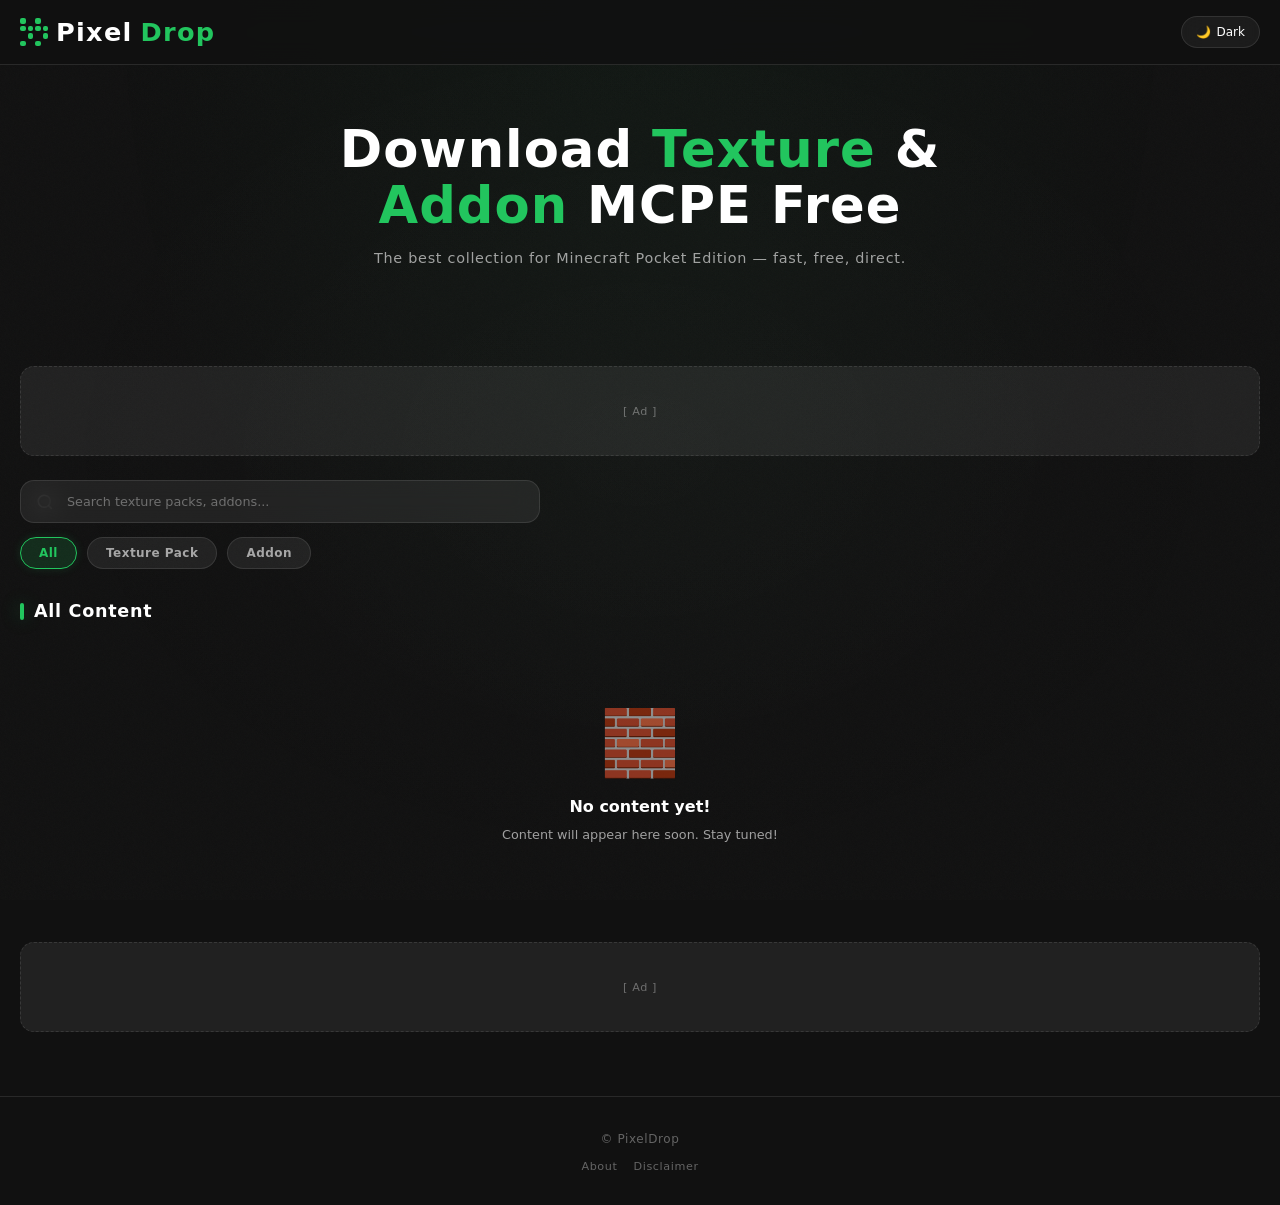
==== index.html @ 4feb3c09 "Remove fade-in effect from several sections" ====
<!DOCTYPE html>
<html lang="en" data-theme="dark">
<head>
  <meta charset="UTF-8" />
  <meta name="viewport" content="width=device-width, initial-scale=1.0" />
  <meta http-equiv="Content-Security-Policy"
    content="default-src 'self'; script-src 'self' 'unsafe-inline' https://cdnjs.cloudflare.com; style-src 'self' 'unsafe-inline'; img-src 'self' data: blob:; font-src 'self'; connect-src 'none'; object-src 'none'; base-uri 'self';" />
  <title>PixelDrop — Download Best MCPE Texture Packs & Addons</title>
  <meta name="description" content="Download Minecraft Pocket Edition (MCPE) texture packs and addons for free. Best collection, latest updates, direct MediaFire links." />
  <meta name="robots" content="index, follow" />
  <meta name="author" content="PixelDrop" />
  <link rel="canonical" href="https://musyaaa240-commits.github.io/pixeldrop/" />
  <meta property="og:type" content="website" />
  <meta property="og:title" content="PixelDrop — Download MCPE Texture Packs & Addons" />
  <meta property="og:description" content="Download MCPE texture packs and addons for free." />
  <meta property="og:image" content="https://musyaaa240-commits.github.io/pixeldrop/images/og-cover.jpg" />
  <meta property="og:url" content="https://musyaaa240-commits.github.io/pixeldrop/" />
  <meta property="og:site_name" content="PixelDrop" />
  <script type="application/ld+json">
  {"@context":"https://schema.org","@type":"WebSite","name":"PixelDrop","url":"https://musyaaa240-commits.github.io/pixeldrop/","description":"Download MCPE texture packs and addons for free."}
  </script>
  <link rel="icon" type="image/svg+xml" href="data:image/svg+xml,<svg xmlns='http://www.w3.org/2000/svg' viewBox='0 0 32 32'><rect width='32' height='32' rx='6' fill='%2322c55e'/><rect x='8' y='8' width='6' height='6' fill='%23fff'/><rect x='18' y='8' width='6' height='6' fill='%23fff'/><rect x='8' y='18' width='6' height='6' fill='%23fff'/><rect x='18' y='18' width='6' height='6' fill='%2316a34a'/></svg>" />
  <link rel="stylesheet" href="style.css" />
</head>
<body>
  <div aria-hidden="true" style="position:absolute;left:-9999px;top:-9999px;visibility:hidden;">
    <input type="text" name="website" tabindex="-1" autocomplete="off" />
  </div>

  <header>
    <div class="container">
      <div class="header-inner">
        <a href="index.html" class="logo" aria-label="PixelDrop Home">
          <div class="logo-pixel" aria-hidden="true">
            <div></div><div></div><div></div><div></div>
            <div></div><div></div><div></div><div></div>
            <div></div><div></div><div></div><div></div>
            <div></div><div></div><div></div><div></div>
          </div>
          Pixel<span class="accent">Drop</span>
        </a>
        <div class="header-actions">
          <button id="theme-toggle" aria-label="Toggle theme">
            <span id="theme-icon">🌙</span>
            <span id="theme-label">Dark</span>
          </button>
        </div>
      </div>
    </div>
  </header>

  <main>
    <div class="container">

      <!-- HERO — no fade-in so it always shows -->
      <section class="hero" aria-label="Hero">
        <h1 class="hero-title">
          Download <span class="accent">Texture</span> &<br />
          <span class="accent">Addon</span> MCPE Free
        </h1>
        <p class="hero-sub">The best collection for Minecraft Pocket Edition — fast, free, direct.</p>
      </section>

      <!-- AD SLOT TOP -->
      <div class="ad-slot" role="complementary">
        <!-- PASTE YOUR ADSTERRA CODE HERE -->
        <span>[ Ad ]</span>
      </div>

      <!-- MILESTONE BANNER -->
      <div class="milestone-banner" id="milestone-banner" style="display:none;" role="status" aria-live="polite">
        🎉 <strong>100+ Content Available!</strong> — PixelDrop keeps growing, thanks for the support!
      </div>

      <!-- SEARCH + FILTER — no fade-in so it always shows -->
      <section class="controls" aria-label="Filters and search">
        <div class="controls-top">
          <div class="search-wrapper">
            <svg xmlns="http://www.w3.org/2000/svg" fill="none" viewBox="0 0 24 24" stroke="currentColor" stroke-width="2"><circle cx="11" cy="11" r="8"/><path d="m21 21-4.35-4.35"/></svg>
            <input type="search" id="search-input" placeholder="Search texture packs, addons..." autocomplete="off" spellcheck="false" aria-label="Search content" />
          </div>
        </div>
        <div class="controls-bottom filter-bar" role="group" aria-label="Category filter">
          <button class="filter-btn active" data-cat="all"     aria-pressed="true">All</button>
          <button class="filter-btn"         data-cat="texture" aria-pressed="false">Texture Pack</button>
          <button class="filter-btn"         data-cat="addon"   aria-pressed="false">Addon</button>
        </div>
      </section>

      <!-- RECENTLY VIEWED -->
      <section id="recently-section" style="display:none;margin-bottom:40px;">
        <div class="section-header">
          <h2 class="section-title">Recently Viewed</h2>
          <button class="btn btn-ghost" id="clear-recent-btn" style="font-size:0.7rem;">Clear</button>
        </div>
        <div class="content-grid" id="recently-grid"></div>
      </section>

      <!-- BOOKMARKS -->
      <section id="bookmark-section" style="display:none;margin-bottom:40px;">
        <div class="section-header">
          <h2 class="section-title">📌 Saved</h2>
          <button class="btn btn-ghost" id="clear-bookmark-btn" style="font-size:0.7rem;">Clear All</button>
        </div>
        <div class="content-grid" id="bookmark-grid"></div>
      </section>

      <!-- RECOMMENDATIONS -->
      <section id="recommend-section" style="display:none;margin-bottom:40px;">
        <div class="section-header">
          <h2 class="section-title">✨ Recommended For You</h2>
        </div>
        <div class="content-grid" id="recommend-grid"></div>
      </section>

      <!-- MAIN GRID -->
      <section id="content-section" aria-label="Content list">
        <div class="section-header">
          <h2 class="section-title" id="results-title">All Content</h2>
          <span style="font-size:0.72rem;color:var(--text-muted);" id="results-count" aria-live="polite"></span>
        </div>
        <div class="content-grid" id="skeleton-grid" aria-hidden="true"></div>
        <div class="content-grid" id="main-grid" role="list"></div>
        <div id="empty-state" style="display:none;" role="status" aria-live="polite">
          <div class="empty-state">
            <span class="minecraft-char" aria-hidden="true">🧱</span>
            <h3>No content yet!</h3>
            <p>Content will appear here soon. Stay tuned!</p>
          </div>
        </div>
        <div class="load-more-wrapper" id="load-more-wrapper" style="display:none;">
          <button class="btn btn-secondary" id="load-more-btn">
            <svg width="16" height="16" fill="none" stroke="currentColor" stroke-width="2.5" viewBox="0 0 24 24"><path d="M19 9l-7 7-7-7"/></svg>
            Load More
          </button>
        </div>
      </section>

      <!-- AD SLOT BOTTOM -->
      <div class="ad-slot" role="complementary" style="margin-top:32px;">
        <!-- PASTE YOUR ADSTERRA CODE HERE -->
        <span>[ Ad ]</span>
      </div>

    </div>
  </main>

  <footer>
    <div class="container">
      <p>© PixelDrop</p>
      <div style="margin-top:10px;display:flex;gap:16px;justify-content:center;flex-wrap:wrap;">
        <a href="about.html" style="color:var(--text-muted);font-size:0.7rem;">About</a>
        <a href="disclaimer.html" style="color:var(--text-muted);font-size:0.7rem;">Disclaimer</a>
      </div>
    </div>
  </footer>

  <button class="back-to-top" id="back-to-top" aria-label="Back to top">
    <svg width="18" height="18" fill="none" stroke="currentColor" stroke-width="2.5" viewBox="0 0 24 24"><path d="M18 15l-6-6-6 6"/></svg>
  </button>

  <div class="toast-container" id="toast-container" aria-live="polite" aria-atomic="true"></div>

  <nav class="bottom-nav" aria-label="Bottom navigation">
    <div class="container">
      <div class="bottom-nav-inner">
        <a href="index.html" class="bottom-nav-btn active" aria-current="page">
          <svg fill="none" stroke="currentColor" stroke-width="2" viewBox="0 0 24 24"><path d="M3 12L12 3l9 9M4 10v10a1 1 0 001 1h4v-6h6v6h4a1 1 0 001-1V10"/></svg>
          Home
        </a>
        <button class="bottom-nav-btn" onclick="document.getElementById('search-input').focus()">
          <svg fill="none" stroke="currentColor" stroke-width="2" viewBox="0 0 24 24"><circle cx="11" cy="11" r="8"/><path d="m21 21-4.35-4.35"/></svg>
          Search
        </button>
        <button class="bottom-nav-btn" id="nav-bookmark-btn">
          <svg fill="none" stroke="currentColor" stroke-width="2" viewBox="0 0 24 24"><path d="M19 21l-7-5-7 5V5a2 2 0 012-2h10a2 2 0 012 2z"/></svg>
          Saved
        </button>
        <button class="bottom-nav-btn" id="nav-theme-btn">
          <svg fill="none" stroke="currentColor" stroke-width="2" viewBox="0 0 24 24"><circle cx="12" cy="12" r="5"/><path d="M12 1v2M12 21v2M4.22 4.22l1.42 1.42M18.36 18.36l1.42 1.42M1 12h2M21 12h2M4.22 19.78l1.42-1.42M18.36 5.64l1.42-1.42"/></svg>
          Theme
        </button>
      </div>
    </div>
  </nav>

  <script src="data.js"></script>
  <script src="app.js"></script>
</body>
</html>
---- style.css ----
/* =====================================================
   PixelDrop — style.css
   Complete Design System
   ===================================================== */

/* ── FONT: LEMON MILK (local) ──────────────────────── */
@font-face {
  font-family: 'LEMON MILK';
  src: url('fonts/LemonMilk.otf') format('opentype'),
       url('fonts/LemonMilk.woff2') format('woff2'),
       url('fonts/LemonMilk.woff') format('woff');
  font-weight: 400;
  font-style: normal;
  font-display: swap;
}
@font-face {
  font-family: 'LEMON MILK';
  src: url('fonts/LemonMilkBold.otf') format('opentype'),
       url('fonts/LemonMilkBold.woff2') format('woff2');
  font-weight: 700;
  font-style: normal;
  font-display: swap;
}
@font-face {
  font-family: 'LEMON MILK';
  src: url('fonts/LemonMilkLight.otf') format('opentype'),
       url('fonts/LemonMilkLight.woff2') format('woff2');
  font-weight: 300;
  font-style: normal;
  font-display: swap;
}

/* ── CSS CUSTOM PROPERTIES (THEME SYSTEM) ──────────── */
:root {
  /* Dark mode (default) */
  --bg:             #111111;
  --bg-card:        rgba(255, 255, 255, 0.05);
  --bg-card-hover:  rgba(255, 255, 255, 0.09);
  --bg-input:       rgba(255, 255, 255, 0.07);
  --border:         rgba(255, 255, 255, 0.10);
  --border-hover:   rgba(255, 255, 255, 0.25);
  --text-primary:   #ffffff;
  --text-secondary: rgba(255, 255, 255, 0.60);
  --text-muted:     rgba(255, 255, 255, 0.35);
  --accent:         #22c55e;
  --accent-dark:    #16a34a;
  --accent-glow:    0 0 18px rgba(34, 197, 94, 0.35);
  --accent-glow-lg: 0 0 32px rgba(34, 197, 94, 0.25);
  --shadow:         0 8px 32px rgba(0, 0, 0, 0.5);
  --shadow-card:    0 4px 24px rgba(0, 0, 0, 0.4);
  --radius:         14px;
  --radius-sm:      8px;
  --radius-lg:      20px;
  --transition:     0.25s cubic-bezier(0.4, 0, 0.2, 1);
  --font:           'LEMON MILK', 'Segoe UI', system-ui, sans-serif;
  --blur:           12px;
  --max-width:      1280px;
}

[data-theme="light"] {
  --bg:             #f0f0f0;
  --bg-card:        rgba(255, 255, 255, 0.75);
  --bg-card-hover:  rgba(255, 255, 255, 0.90);
  --bg-input:       rgba(255, 255, 255, 0.80);
  --border:         rgba(0, 0, 0, 0.10);
  --border-hover:   rgba(0, 0, 0, 0.25);
  --text-primary:   #111111;
  --text-secondary: rgba(0, 0, 0, 0.60);
  --text-muted:     rgba(0, 0, 0, 0.35);
  --bg-card:        rgba(255, 255, 255, 0.70);
  --shadow:         0 8px 32px rgba(0, 0, 0, 0.12);
  --shadow-card:    0 4px 24px rgba(0, 0, 0, 0.08);
}

/* ── RESET & BASE ───────────────────────────────────── */
*, *::before, *::after {
  box-sizing: border-box;
  margin: 0;
  padding: 0;
}

html {
  scroll-behavior: smooth;
  font-size: 16px;
}

body {
  font-family: var(--font);
  background-color: var(--bg);
  color: var(--text-primary);
  min-height: 100vh;
  overflow-x: hidden;
  position: relative;
  transition: background-color var(--transition), color var(--transition);
  /* Bottom padding for mobile nav bar */
  padding-bottom: 0;
}

/* ── BACKGROUND EFFECT (noise + radial gradient) ────── */
body::before {
  content: '';
  position: fixed;
  inset: 0;
  z-index: 0;
  pointer-events: none;
  background:
    radial-gradient(ellipse at 50% 0%, rgba(34,197,94,0.04) 0%, transparent 60%),
    radial-gradient(ellipse at 50% 50%, rgba(255,255,255,0.015) 0%, transparent 70%);
}

/* SVG noise texture overlay */
body::after {
  content: '';
  position: fixed;
  inset: 0;
  z-index: 0;
  pointer-events: none;
  opacity: 0.025;
  background-image: url("data:image/svg+xml,%3Csvg viewBox='0 0 256 256' xmlns='http://www.w3.org/2000/svg'%3E%3Cfilter id='noise'%3E%3CfeTurbulence type='fractalNoise' baseFrequency='0.9' numOctaves='4' stitchTiles='stitch'/%3E%3C/filter%3E%3Crect width='100%25' height='100%25' filter='url(%23noise)'/%3E%3C/svg%3E");
  background-size: 128px 128px;
}

/* Bring all real content above pseudo-elements */
header, main, footer, .bottom-nav,
.toast-container, .back-to-top, #theme-toggle {
  position: relative;
  z-index: 1;
}

/* ── CUSTOM SCROLLBAR ───────────────────────────────── */
::-webkit-scrollbar { width: 6px; height: 6px; }
::-webkit-scrollbar-track { background: transparent; }
::-webkit-scrollbar-thumb {
  background: var(--accent);
  border-radius: 99px;
  opacity: 0.6;
}
::-webkit-scrollbar-thumb:hover { background: var(--accent-dark); }

/* ── TYPOGRAPHY ─────────────────────────────────────── */
h1, h2, h3, h4, h5, h6 { font-weight: 700; line-height: 1.2; }
p { line-height: 1.7; }
a { color: var(--accent); text-decoration: none; }
a:hover { text-decoration: underline; }

/* ── CONTAINER ──────────────────────────────────────── */
.container {
  width: 100%;
  max-width: var(--max-width);
  margin: 0 auto;
  padding: 0 20px;
}

/* ── HEADER ─────────────────────────────────────────── */
header {
  position: sticky;
  top: 0;
  z-index: 100;
  background: rgba(17, 17, 17, 0.85);
  backdrop-filter: blur(var(--blur));
  -webkit-backdrop-filter: blur(var(--blur));
  border-bottom: 1px solid var(--border);
  padding: 16px 0;
  transition: background var(--transition);
}

[data-theme="light"] header {
  background: rgba(240, 240, 240, 0.85);
}

.header-inner {
  display: flex;
  align-items: center;
  justify-content: space-between;
  gap: 16px;
}

/* PixelDrop Logo */
.logo {
  font-size: clamp(1.2rem, 3vw, 1.6rem);
  font-weight: 700;
  color: var(--text-primary);
  text-decoration: none;
  letter-spacing: 0.05em;
  display: flex;
  align-items: center;
  gap: 8px;
  animation: logoEntrance 0.6s cubic-bezier(0.34,1.56,0.64,1) both;
}

.logo span.accent { color: var(--accent); }

.logo-pixel {
  width: 28px;
  height: 28px;
  display: grid;
  grid-template-columns: repeat(4, 1fr);
  gap: 2px;
  animation: logoFloat 3s ease-in-out infinite;
}

.logo-pixel div {
  border-radius: 2px;
  background: var(--accent);
  opacity: 0;
  animation: pixelPop 0.4s ease forwards;
}
.logo-pixel div:nth-child(1)  { animation-delay: 0.0s; }
.logo-pixel div:nth-child(2)  { animation-delay: 0.05s; background: transparent; }
.logo-pixel div:nth-child(3)  { animation-delay: 0.1s; }
.logo-pixel div:nth-child(4)  { animation-delay: 0.15s; background: transparent; }
.logo-pixel div:nth-child(5)  { animation-delay: 0.2s; }
.logo-pixel div:nth-child(6)  { animation-delay: 0.25s; }
.logo-pixel div:nth-child(7)  { animation-delay: 0.3s; }
.logo-pixel div:nth-child(8)  { animation-delay: 0.35s; }
.logo-pixel div:nth-child(9)  { animation-delay: 0.4s; background: transparent; }
.logo-pixel div:nth-child(10) { animation-delay: 0.45s; }
.logo-pixel div:nth-child(11) { animation-delay: 0.5s; background: transparent; }
.logo-pixel div:nth-child(12) { animation-delay: 0.55s; }
.logo-pixel div:nth-child(13) { animation-delay: 0.6s; }
.logo-pixel div:nth-child(14) { animation-delay: 0.65s; background: transparent; }
.logo-pixel div:nth-child(15) { animation-delay: 0.7s; }
.logo-pixel div:nth-child(16) { animation-delay: 0.75s; background: transparent; }

.header-actions { display: flex; align-items: center; gap: 12px; }

/* Theme toggle button */
#theme-toggle {
  background: var(--bg-card);
  border: 1px solid var(--border);
  border-radius: 99px;
  padding: 8px 14px;
  color: var(--text-primary);
  cursor: pointer;
  font-family: var(--font);
  font-size: 0.75rem;
  transition: all var(--transition);
  display: flex;
  align-items: center;
  gap: 6px;
  backdrop-filter: blur(var(--blur));
}
#theme-toggle:hover {
  border-color: var(--accent);
  box-shadow: var(--accent-glow);
}

/* ── FOOTER ─────────────────────────────────────────── */
footer {
  text-align: center;
  padding: 32px 20px;
  color: var(--text-muted);
  font-size: 0.75rem;
  border-top: 1px solid var(--border);
  margin-top: 64px;
  letter-spacing: 0.05em;
}

/* ── GLASSMORPHISM CARD ─────────────────────────────── */
.glass {
  background: var(--bg-card);
  backdrop-filter: blur(var(--blur));
  -webkit-backdrop-filter: blur(var(--blur));
  border: 1px solid var(--border);
  border-radius: var(--radius);
  transition: all var(--transition);
}

.glass:hover {
  background: var(--bg-card-hover);
  border-color: var(--border-hover);
  transform: translateY(-4px);
  box-shadow: var(--shadow-card), var(--accent-glow);
}

/* ── BUTTONS ────────────────────────────────────────── */
.btn {
  display: inline-flex;
  align-items: center;
  justify-content: center;
  gap: 8px;
  padding: 12px 24px;
  border-radius: var(--radius-sm);
  font-family: var(--font);
  font-size: 0.8rem;
  font-weight: 700;
  cursor: pointer;
  border: none;
  transition: all var(--transition);
  letter-spacing: 0.04em;
  text-decoration: none;
  white-space: nowrap;
  -webkit-tap-highlight-color: transparent;
}

.btn-primary {
  background: linear-gradient(135deg, var(--accent-dark), var(--accent));
  color: #fff;
  box-shadow: var(--accent-glow);
}
.btn-primary:hover {
  transform: translateY(-2px);
  box-shadow: var(--accent-glow-lg);
  filter: brightness(1.1);
  text-decoration: none;
  color: #fff;
}
.btn-primary:active { transform: translateY(0); }

.btn-secondary {
  background: var(--bg-card);
  color: var(--text-primary);
  border: 1px solid var(--border);
  backdrop-filter: blur(var(--blur));
}
.btn-secondary:hover {
  border-color: var(--accent);
  color: var(--accent);
  box-shadow: var(--accent-glow);
  text-decoration: none;
}

.btn-ghost {
  background: transparent;
  color: var(--text-secondary);
  padding: 8px 12px;
  border-radius: var(--radius-sm);
}
.btn-ghost:hover {
  background: var(--bg-card);
  color: var(--text-primary);
  text-decoration: none;
}

.btn-icon {
  padding: 10px;
  border-radius: var(--radius-sm);
}

/* ── BADGES ─────────────────────────────────────────── */
.badge {
  display: inline-flex;
  align-items: center;
  gap: 4px;
  padding: 3px 10px;
  border-radius: 99px;
  font-size: 0.65rem;
  font-weight: 700;
  letter-spacing: 0.06em;
  text-transform: uppercase;
}
.badge-new {
  background: rgba(34, 197, 94, 0.15);
  color: var(--accent);
  border: 1px solid rgba(34, 197, 94, 0.3);
  box-shadow: 0 0 8px rgba(34,197,94,0.2);
}
.badge-texture {
  background: rgba(99, 179, 237, 0.15);
  color: #63b3ed;
  border: 1px solid rgba(99, 179, 237, 0.3);
}
.badge-addon {
  background: rgba(246, 173, 85, 0.15);
  color: #f6ad55;
  border: 1px solid rgba(246, 173, 85, 0.3);
}
.badge-featured {
  background: rgba(34,197,94,0.12);
  color: var(--accent);
  border: 1px solid rgba(34,197,94,0.25);
}

/* ── TAGS ───────────────────────────────────────────── */
.tag {
  display: inline-flex;
  align-items: center;
  padding: 4px 12px;
  background: var(--bg-input);
  border: 1px solid var(--border);
  border-radius: 99px;
  font-size: 0.7rem;
  color: var(--text-secondary);
  cursor: pointer;
  transition: all var(--transition);
  white-space: nowrap;
}
.tag:hover, .tag.active {
  background: rgba(34, 197, 94, 0.12);
  border-color: rgba(34, 197, 94, 0.4);
  color: var(--accent);
}

/* ── SEARCH BAR ─────────────────────────────────────── */
.search-wrapper {
  position: relative;
  width: 100%;
  max-width: 520px;
}
.search-wrapper svg {
  position: absolute;
  left: 16px;
  top: 50%;
  transform: translateY(-50%);
  color: var(--text-muted);
  pointer-events: none;
  width: 18px;
  height: 18px;
}
#search-input {
  width: 100%;
  padding: 13px 16px 13px 46px;
  background: var(--bg-input);
  border: 1px solid var(--border);
  border-radius: var(--radius);
  color: var(--text-primary);
  font-family: var(--font);
  font-size: 0.8rem;
  outline: none;
  transition: all var(--transition);
  backdrop-filter: blur(var(--blur));
}
#search-input::placeholder { color: var(--text-muted); }
#search-input:focus {
  border-color: var(--accent);
  box-shadow: var(--accent-glow);
}

/* ── FILTER & SORT BAR ──────────────────────────────── */
.filter-bar {
  display: flex;
  flex-wrap: wrap;
  gap: 10px;
  align-items: center;
}

.filter-btn {
  padding: 8px 18px;
  border-radius: 99px;
  font-size: 0.75rem;
  font-weight: 700;
  cursor: pointer;
  border: 1px solid var(--border);
  background: var(--bg-input);
  color: var(--text-secondary);
  font-family: var(--font);
  transition: all var(--transition);
  letter-spacing: 0.04em;
  -webkit-tap-highlight-color: transparent;
}
.filter-btn:hover {
  border-color: var(--accent);
  color: var(--accent);
}
.filter-btn.active {
  background: rgba(34, 197, 94, 0.15);
  border-color: var(--accent);
  color: var(--accent);
  box-shadow: 0 0 10px rgba(34,197,94,0.15);
}

.select-styled {
  padding: 8px 14px;
  border-radius: var(--radius-sm);
  background: var(--bg-input);
  border: 1px solid var(--border);
  color: var(--text-primary);
  font-family: var(--font);
  font-size: 0.75rem;
  cursor: pointer;
  outline: none;
  transition: all var(--transition);
}
.select-styled:focus { border-color: var(--accent); }

/* ── CONTENT GRID ───────────────────────────────────── */
.content-grid {
  display: grid;
  grid-template-columns: repeat(auto-fill, minmax(260px, 1fr));
  gap: 20px;
}

/* ── CONTENT CARD ───────────────────────────────────── */
.content-card {
  cursor: pointer;
  overflow: hidden;
  text-decoration: none;
  color: var(--text-primary);
  display: block;
}
.content-card:hover { text-decoration: none; color: var(--text-primary); }

.card-thumb {
  position: relative;
  width: 100%;
  aspect-ratio: 16 / 9;
  overflow: hidden;
  border-radius: var(--radius) var(--radius) 0 0;
  background: var(--bg-input);
}
.card-thumb img {
  width: 100%;
  height: 100%;
  object-fit: cover;
  transition: transform 0.4s ease;
  display: block;
}
.content-card:hover .card-thumb img { transform: scale(1.06); }

.card-badges {
  position: absolute;
  top: 10px;
  left: 10px;
  display: flex;
  gap: 6px;
  flex-wrap: wrap;
}

.bookmark-btn {
  position: absolute;
  top: 10px;
  right: 10px;
  background: rgba(0,0,0,0.5);
  border: none;
  border-radius: var(--radius-sm);
  padding: 6px;
  cursor: pointer;
  color: var(--text-secondary);
  transition: all var(--transition);
  backdrop-filter: blur(6px);
  -webkit-tap-highlight-color: transparent;
}
.bookmark-btn:hover, .bookmark-btn.active {
  color: var(--accent);
  background: rgba(34,197,94,0.15);
}

.card-body {
  padding: 14px 16px 16px;
}
.card-name {
  font-size: 0.85rem;
  font-weight: 700;
  margin-bottom: 6px;
  white-space: nowrap;
  overflow: hidden;
  text-overflow: ellipsis;
  letter-spacing: 0.02em;
}
.card-meta {
  display: flex;
  align-items: center;
  gap: 8px;
  flex-wrap: wrap;
}
.card-version {
  font-size: 0.65rem;
  color: var(--text-muted);
}

/* ── SKELETON LOADING ───────────────────────────────── */
.skeleton {
  background: linear-gradient(
    90deg,
    var(--bg-card) 25%,
    rgba(255,255,255,0.08) 50%,
    var(--bg-card) 75%
  );
  background-size: 200% 100%;
  animation: shimmer 1.5s infinite;
  border-radius: var(--radius-sm);
}
.skeleton-card {
  border-radius: var(--radius);
  overflow: hidden;
  border: 1px solid var(--border);
}
.skeleton-thumb {
  width: 100%;
  aspect-ratio: 16/9;
  background: linear-gradient(
    90deg,
    var(--bg-card) 25%,
    rgba(255,255,255,0.06) 50%,
    var(--bg-card) 75%
  );
  background-size: 200% 100%;
  animation: shimmer 1.5s infinite;
}
.skeleton-body { padding: 14px 16px 16px; }
.skeleton-line {
  height: 12px;
  margin-bottom: 10px;
  background: linear-gradient(
    90deg,
    var(--bg-card) 25%,
    rgba(255,255,255,0.06) 50%,
    var(--bg-card) 75%
  );
  background-size: 200% 100%;
  animation: shimmer 1.5s infinite;
  border-radius: 4px;
}
.skeleton-line.short { width: 60%; }

/* ── SECTION HEADERS ────────────────────────────────── */
.section-header {
  display: flex;
  align-items: center;
  justify-content: space-between;
  margin-bottom: 20px;
}
.section-title {
  font-size: clamp(0.9rem, 2vw, 1.1rem);
  font-weight: 700;
  color: var(--text-primary);
  letter-spacing: 0.04em;
  display: flex;
  align-items: center;
  gap: 10px;
}
.section-title::before {
  content: '';
  display: inline-block;
  width: 4px;
  height: 1em;
  background: var(--accent);
  border-radius: 2px;
  box-shadow: var(--accent-glow);
}

/* ── HERO SECTION ───────────────────────────────────── */
.hero {
  padding: 56px 0 40px;
  text-align: center;
}
.hero-title {
  font-size: clamp(1.8rem, 5vw, 3.2rem);
  font-weight: 700;
  letter-spacing: 0.02em;
  margin-bottom: 12px;
  line-height: 1.1;
}
.hero-title .accent { color: var(--accent); }
.hero-sub {
  color: var(--text-secondary);
  font-size: clamp(0.75rem, 2vw, 0.9rem);
  margin-bottom: 32px;
  letter-spacing: 0.05em;
}
.hero-actions {
  display: flex;
  align-items: center;
  justify-content: center;
  gap: 12px;
  flex-wrap: wrap;
}

/* ── CONTROLS ROW ───────────────────────────────────── */
.controls {
  padding: 0 0 32px;
  display: flex;
  flex-direction: column;
  gap: 14px;
}
.controls-top {
  display: flex;
  gap: 12px;
  align-items: center;
  flex-wrap: wrap;
}
.controls-bottom {
  display: flex;
  gap: 10px;
  align-items: center;
  flex-wrap: wrap;
}
.tags-scroll {
  display: flex;
  gap: 8px;
  flex-wrap: wrap;
}

/* ── EMPTY STATE ────────────────────────────────────── */
.empty-state {
  text-align: center;
  padding: 64px 20px;
  color: var(--text-secondary);
}
.empty-state .minecraft-char {
  font-size: 4rem;
  display: block;
  margin-bottom: 16px;
  animation: bounce 1s ease-in-out infinite;
}
.empty-state h3 {
  font-size: 1rem;
  margin-bottom: 8px;
  color: var(--text-primary);
}
.empty-state p { font-size: 0.8rem; }

/* ── LOAD MORE ──────────────────────────────────────── */
.load-more-wrapper {
  display: flex;
  justify-content: center;
  padding: 32px 0;
}

/* ── BACK TO TOP ────────────────────────────────────── */
.back-to-top {
  position: fixed;
  bottom: 80px;
  right: 20px;
  z-index: 90;
  background: linear-gradient(135deg, var(--accent-dark), var(--accent));
  border: none;
  border-radius: var(--radius-sm);
  padding: 10px;
  cursor: pointer;
  color: #fff;
  box-shadow: var(--accent-glow);
  transition: all var(--transition);
  opacity: 0;
  transform: translateY(20px);
  pointer-events: none;
}
.back-to-top.visible {
  opacity: 1;
  transform: translateY(0);
  pointer-events: all;
}
.back-to-top:hover { transform: translateY(-3px); }

/* ── TOAST NOTIFICATIONS ────────────────────────────── */
.toast-container {
  position: fixed;
  bottom: 80px;
  left: 50%;
  transform: translateX(-50%);
  z-index: 200;
  display: flex;
  flex-direction: column;
  gap: 10px;
  align-items: center;
  pointer-events: none;
  width: 90%;
  max-width: 380px;
}
.toast {
  background: var(--bg-card);
  backdrop-filter: blur(var(--blur));
  border: 1px solid var(--border);
  border-radius: var(--radius);
  padding: 14px 20px;
  font-size: 0.78rem;
  color: var(--text-primary);
  box-shadow: var(--shadow);
  display: flex;
  align-items: center;
  gap: 10px;
  width: 100%;
  animation: toastIn 0.4s cubic-bezier(0.34,1.56,0.64,1) both;
  pointer-events: all;
}
.toast.achievement {
  border-color: rgba(34,197,94,0.4);
  background: rgba(34,197,94,0.08);
}
.toast-icon { font-size: 1.2rem; flex-shrink: 0; }

/* ── MILESTONE BANNER ───────────────────────────────── */
.milestone-banner {
  background: linear-gradient(135deg, rgba(34,197,94,0.1), rgba(34,197,94,0.05));
  border: 1px solid rgba(34,197,94,0.3);
  border-radius: var(--radius);
  padding: 16px 20px;
  text-align: center;
  margin-bottom: 24px;
  display: flex;
  align-items: center;
  justify-content: center;
  gap: 12px;
  font-size: 0.8rem;
  color: var(--accent);
  animation: fadeInUp 0.5s ease both;
}

/* ── ADSTERRA AD SLOTS ──────────────────────────────── */
.ad-slot {
  width: 100%;
  min-height: 90px;
  background: var(--bg-input);
  border: 1px dashed var(--border);
  border-radius: var(--radius);
  display: flex;
  align-items: center;
  justify-content: center;
  color: var(--text-muted);
  font-size: 0.7rem;
  letter-spacing: 0.05em;
  margin: 24px 0;
  /* 
    ── HOW TO ADD YOUR ADSTERRA AD ──
    Replace this div content with your Adsterra script tag.
    Delete the placeholder text inside.
  */
}

/* ── BOTTOM NAVIGATION (Mobile only) ───────────────── */
.bottom-nav {
  display: none;
  position: fixed;
  bottom: 0;
  left: 0;
  right: 0;
  z-index: 100;
  background: rgba(17,17,17,0.92);
  backdrop-filter: blur(var(--blur));
  -webkit-backdrop-filter: blur(var(--blur));
  border-top: 1px solid var(--border);
  padding: 8px 0 max(8px, env(safe-area-inset-bottom));
}
[data-theme="light"] .bottom-nav {
  background: rgba(240,240,240,0.92);
}
.bottom-nav-inner {
  display: flex;
  justify-content: space-around;
  align-items: center;
}
.bottom-nav-btn {
  display: flex;
  flex-direction: column;
  align-items: center;
  gap: 3px;
  background: none;
  border: none;
  color: var(--text-muted);
  font-family: var(--font);
  font-size: 0.55rem;
  cursor: pointer;
  padding: 6px 12px;
  border-radius: var(--radius-sm);
  transition: all var(--transition);
  letter-spacing: 0.04em;
  -webkit-tap-highlight-color: transparent;
  text-decoration: none;
}
.bottom-nav-btn svg { width: 22px; height: 22px; }
.bottom-nav-btn:hover, .bottom-nav-btn.active {
  color: var(--accent);
}

/* ── DETAIL PAGE ────────────────────────────────────── */
.detail-wrapper {
  max-width: 820px;
  margin: 0 auto;
  padding: 40px 20px 80px;
}

.breadcrumb {
  display: flex;
  align-items: center;
  gap: 8px;
  font-size: 0.7rem;
  color: var(--text-muted);
  margin-bottom: 24px;
  flex-wrap: wrap;
}
.breadcrumb a { color: var(--text-secondary); transition: color var(--transition); }
.breadcrumb a:hover { color: var(--accent); text-decoration: none; }
.breadcrumb span { color: var(--text-muted); }

/* Screenshot container */
.screenshot-container {
  position: relative;
  border-radius: var(--radius-lg);
  overflow: hidden;
  margin-bottom: 28px;
  border: 1px solid var(--border);
  cursor: zoom-in;
  background: var(--bg-input);
  aspect-ratio: 16/9;
}
.screenshot-container img {
  width: 100%;
  height: 100%;
  object-fit: cover;
  display: block;
  transition: transform 0.3s ease;
}
.screenshot-container.zoomed {
  cursor: zoom-out;
  position: fixed;
  inset: 0;
  z-index: 300;
  border-radius: 0;
  margin: 0;
  aspect-ratio: auto;
  border: none;
  background: rgba(0,0,0,0.95);
  display: flex;
  align-items: center;
  justify-content: center;
}
.screenshot-container.zoomed img {
  object-fit: contain;
  height: 100%;
  width: 100%;
  transform: none;
}

.detail-header {
  margin-bottom: 20px;
}
.detail-badges {
  display: flex;
  gap: 8px;
  flex-wrap: wrap;
  margin-bottom: 12px;
}
.detail-name {
  font-size: clamp(1.2rem, 3vw, 1.8rem);
  font-weight: 700;
  letter-spacing: 0.02em;
  margin-bottom: 12px;
}
.detail-tags {
  display: flex;
  gap: 8px;
  flex-wrap: wrap;
}

/* Info grid */
.info-grid {
  display: grid;
  grid-template-columns: repeat(auto-fill, minmax(160px, 1fr));
  gap: 12px;
  margin: 24px 0;
}
.info-item {
  padding: 14px 16px;
  border-radius: var(--radius);
  border: 1px solid var(--border);
  background: var(--bg-input);
}
.info-label {
  font-size: 0.62rem;
  color: var(--text-muted);
  text-transform: uppercase;
  letter-spacing: 0.08em;
  margin-bottom: 6px;
}
.info-value {
  font-size: 0.82rem;
  font-weight: 700;
  color: var(--text-primary);
}

/* Description */
.detail-description {
  font-size: 0.82rem;
  line-height: 1.8;
  color: var(--text-secondary);
  padding: 20px;
  border-radius: var(--radius);
  border: 1px solid var(--border);
  background: var(--bg-input);
  margin-bottom: 24px;
}

/* Outdated warning */
.outdated-warning {
  display: flex;
  align-items: center;
  gap: 10px;
  padding: 14px 18px;
  background: rgba(246, 173, 85, 0.08);
  border: 1px solid rgba(246, 173, 85, 0.3);
  border-radius: var(--radius);
  color: #f6ad55;
  font-size: 0.78rem;
  margin-bottom: 20px;
}

/* Download section */
.download-section {
  padding: 24px;
  border-radius: var(--radius-lg);
  border: 1px solid rgba(34,197,94,0.2);
  background: rgba(34,197,94,0.04);
  margin-bottom: 24px;
}
.btn-download {
  width: 100%;
  padding: 16px;
  font-size: 0.9rem;
  border-radius: var(--radius);
  margin-bottom: 16px;
}

/* Share & utility row */
.share-row {
  display: flex;
  gap: 10px;
  flex-wrap: wrap;
  align-items: center;
}

/* QR Code */
.qr-wrapper {
  display: flex;
  justify-content: center;
  padding: 20px;
  background: #fff;
  border-radius: var(--radius);
  margin: 20px 0;
  width: fit-content;
  margin-left: auto;
  margin-right: auto;
}

/* Changelog */
.changelog-list {
  list-style: none;
  display: flex;
  flex-direction: column;
  gap: 10px;
}
.changelog-item {
  display: flex;
  gap: 12px;
  align-items: flex-start;
  font-size: 0.78rem;
  padding: 12px 16px;
  border-radius: var(--radius-sm);
  background: var(--bg-input);
  border: 1px solid var(--border);
}
.changelog-version {
  font-weight: 700;
  color: var(--accent);
  white-space: nowrap;
  font-size: 0.72rem;
}
.changelog-note { color: var(--text-secondary); }

/* Related grid */
.related-grid {
  display: grid;
  grid-template-columns: repeat(auto-fill, minmax(200px, 1fr));
  gap: 14px;
}

/* ── ABOUT & DISCLAIMER PAGES ───────────────────────── */
.page-wrapper {
  max-width: 720px;
  margin: 0 auto;
  padding: 48px 20px 80px;
}
.page-title {
  font-size: clamp(1.4rem, 4vw, 2rem);
  font-weight: 700;
  margin-bottom: 8px;
  letter-spacing: 0.02em;
}
.page-sub {
  color: var(--text-muted);
  font-size: 0.75rem;
  margin-bottom: 40px;
  letter-spacing: 0.05em;
}
.page-section {
  margin-bottom: 32px;
  padding: 24px;
  border-radius: var(--radius);
  border: 1px solid var(--border);
  background: var(--bg-input);
}
.page-section h2 {
  font-size: 0.9rem;
  color: var(--accent);
  margin-bottom: 12px;
  letter-spacing: 0.04em;
}
.page-section p, .page-section li {
  font-size: 0.8rem;
  color: var(--text-secondary);
  line-height: 1.8;
}
.page-section ul {
  padding-left: 20px;
  margin-top: 8px;
}

/* ── 404 PAGE ───────────────────────────────────────── */
.page-404 {
  display: flex;
  flex-direction: column;
  align-items: center;
  justify-content: center;
  min-height: 80vh;
  text-align: center;
  padding: 40px 20px;
}
.char-404 {
  font-size: 6rem;
  margin-bottom: 8px;
  animation: bounce 1.2s ease-in-out infinite;
  line-height: 1;
}
.num-404 {
  font-size: clamp(4rem, 15vw, 8rem);
  font-weight: 700;
  color: var(--accent);
  text-shadow: var(--accent-glow-lg);
  line-height: 1;
  margin-bottom: 16px;
}
.text-404 {
  color: var(--text-secondary);
  font-size: 0.85rem;
  margin-bottom: 32px;
  max-width: 380px;
  line-height: 1.7;
}

/* ── FADE-IN SCROLL ANIMATION ───────────────────────── */
.fade-in {
  opacity: 0;
  transform: translateY(20px);
  transition: opacity 0.5s ease, transform 0.5s ease;
}
.fade-in.visible {
  opacity: 1;
  transform: translateY(0);
}

/* ── KEYFRAME ANIMATIONS ────────────────────────────── */
@keyframes shimmer {
  0%   { background-position: -200% 0; }
  100% { background-position:  200% 0; }
}
@keyframes logoEntrance {
  from { opacity: 0; transform: translateY(-8px); }
  to   { opacity: 1; transform: translateY(0); }
}
@keyframes logoFloat {
  0%, 100% { transform: translateY(0); }
  50%       { transform: translateY(-3px); }
}
@keyframes pixelPop {
  to { opacity: 1; }
}
@keyframes bounce {
  0%, 100% { transform: translateY(0); }
  50%       { transform: translateY(-12px); }
}
@keyframes toastIn {
  from { opacity: 0; transform: translateY(20px) scale(0.95); }
  to   { opacity: 1; transform: translateY(0) scale(1); }
}
@keyframes toastOut {
  to { opacity: 0; transform: translateY(-10px) scale(0.95); }
}
@keyframes fadeInUp {
  from { opacity: 0; transform: translateY(12px); }
  to   { opacity: 1; transform: translateY(0); }
}
@keyframes spin {
  to { transform: rotate(360deg); }
}

/* ── FOCUS STYLES (Keyboard Navigation) ────────────── */
:focus-visible {
  outline: 2px solid var(--accent);
  outline-offset: 3px;
  border-radius: var(--radius-sm);
}

/* ── PRINT STYLES ───────────────────────────────────── */
@media print {
  header, footer, .back-to-top, .bottom-nav,
  .toast-container, .share-row, .download-section,
  .related-grid, .ad-slot, #theme-toggle {
    display: none !important;
  }
  body {
    background: #fff !important;
    color: #000 !important;
  }
  .detail-wrapper {
    max-width: 100%;
    padding: 20px;
  }
  .screenshot-container {
    border: 1px solid #ccc;
  }
  .glass, .info-item, .detail-description, .changelog-item {
    background: #f5f5f5 !important;
    border: 1px solid #ddd !important;
    backdrop-filter: none !important;
  }
  .detail-name, .info-value { color: #000 !important; }
  .info-label, .detail-description,
  .changelog-note { color: #444 !important; }
  .badge-texture, .badge-addon,
  .badge-new { background: #eee !important; color: #333 !important; border-color: #ccc !important; }
}

/* ── RESPONSIVE ─────────────────────────────────────── */
@media (max-width: 768px) {
  .bottom-nav { display: block; }

  body { padding-bottom: 70px; }

  .back-to-top { bottom: 88px; }
  .toast-container { bottom: 88px; }

  .hero { padding: 36px 0 28px; }
  .content-grid { grid-template-columns: repeat(auto-fill, minmax(155px, 1fr)); gap: 14px; }

  .controls-top { flex-direction: column; align-items: stretch; }
  .search-wrapper { max-width: 100%; }

  .header-actions #theme-toggle span { display: none; }

  .info-grid { grid-template-columns: repeat(2, 1fr); }

  .share-row { justify-content: center; }

  .detail-wrapper { padding: 24px 16px 80px; }
}

@media (max-width: 480px) {
  .container { padding: 0 14px; }
  .content-grid { grid-template-columns: repeat(2, 1fr); gap: 10px; }
  .card-name { font-size: 0.75rem; }
}
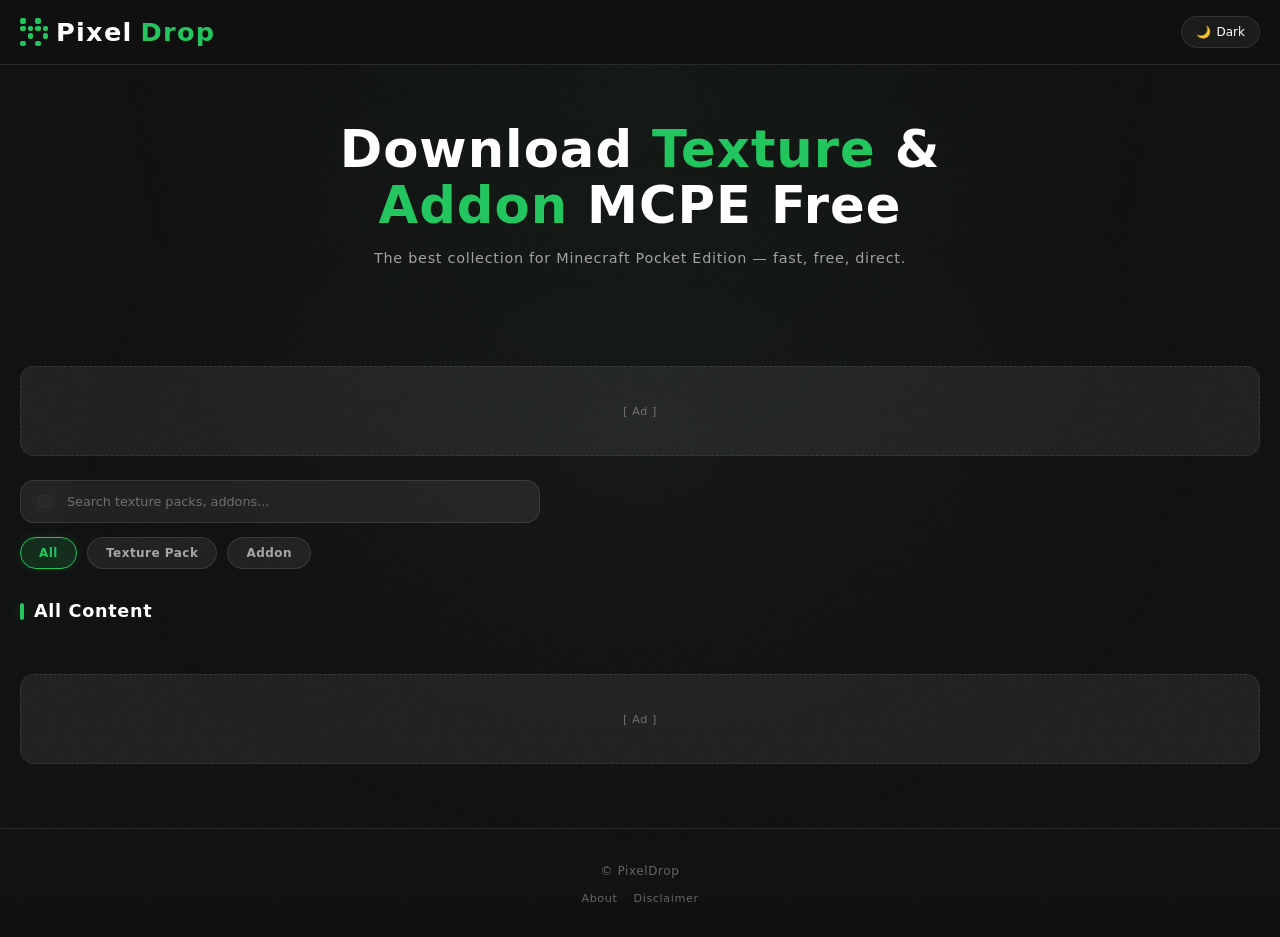
==== commit cba82576: "Update index.html" ====
--- a/index.html
+++ b/index.html
@@ -15,9 +15,8 @@
   <meta property="og:description" content="Download MCPE texture packs and addons for free." />
   <meta property="og:image" content="https://musyaaa240-commits.github.io/pixeldrop/images/og-cover.jpg" />
   <meta property="og:url" content="https://musyaaa240-commits.github.io/pixeldrop/" />
-  <meta property="og:site_name" content="PixelDrop" />
   <script type="application/ld+json">
-  {"@context":"https://schema.org","@type":"WebSite","name":"PixelDrop","url":"https://musyaaa240-commits.github.io/pixeldrop/","description":"Download MCPE texture packs and addons for free."}
+  {"@context":"https://schema.org","@type":"WebSite","name":"PixelDrop","url":"https://musyaaa240-commits.github.io/pixeldrop/"}
   </script>
   <link rel="icon" type="image/svg+xml" href="data:image/svg+xml,<svg xmlns='http://www.w3.org/2000/svg' viewBox='0 0 32 32'><rect width='32' height='32' rx='6' fill='%2322c55e'/><rect x='8' y='8' width='6' height='6' fill='%23fff'/><rect x='18' y='8' width='6' height='6' fill='%23fff'/><rect x='8' y='18' width='6' height='6' fill='%23fff'/><rect x='18' y='18' width='6' height='6' fill='%2316a34a'/></svg>" />
   <link rel="stylesheet" href="style.css" />
@@ -52,7 +51,6 @@
   <main>
     <div class="container">
 
-      <!-- HERO — no fade-in so it always shows -->
       <section class="hero" aria-label="Hero">
         <h1 class="hero-title">
           Download <span class="accent">Texture</span> &<br />
@@ -61,33 +59,29 @@
         <p class="hero-sub">The best collection for Minecraft Pocket Edition — fast, free, direct.</p>
       </section>
 
-      <!-- AD SLOT TOP -->
       <div class="ad-slot" role="complementary">
         <!-- PASTE YOUR ADSTERRA CODE HERE -->
         <span>[ Ad ]</span>
       </div>
 
-      <!-- MILESTONE BANNER -->
-      <div class="milestone-banner" id="milestone-banner" style="display:none;" role="status" aria-live="polite">
+      <div class="milestone-banner" id="milestone-banner" style="display:none;" role="status">
         🎉 <strong>100+ Content Available!</strong> — PixelDrop keeps growing, thanks for the support!
       </div>
 
-      <!-- SEARCH + FILTER — no fade-in so it always shows -->
       <section class="controls" aria-label="Filters and search">
         <div class="controls-top">
           <div class="search-wrapper">
             <svg xmlns="http://www.w3.org/2000/svg" fill="none" viewBox="0 0 24 24" stroke="currentColor" stroke-width="2"><circle cx="11" cy="11" r="8"/><path d="m21 21-4.35-4.35"/></svg>
-            <input type="search" id="search-input" placeholder="Search texture packs, addons..." autocomplete="off" spellcheck="false" aria-label="Search content" />
+            <input type="search" id="search-input" placeholder="Search texture packs, addons..." autocomplete="off" spellcheck="false" />
           </div>
         </div>
-        <div class="controls-bottom filter-bar" role="group" aria-label="Category filter">
+        <div class="controls-bottom filter-bar" role="group">
           <button class="filter-btn active" data-cat="all"     aria-pressed="true">All</button>
           <button class="filter-btn"         data-cat="texture" aria-pressed="false">Texture Pack</button>
           <button class="filter-btn"         data-cat="addon"   aria-pressed="false">Addon</button>
         </div>
       </section>
 
-      <!-- RECENTLY VIEWED -->
       <section id="recently-section" style="display:none;margin-bottom:40px;">
         <div class="section-header">
           <h2 class="section-title">Recently Viewed</h2>
@@ -96,7 +90,6 @@
         <div class="content-grid" id="recently-grid"></div>
       </section>
 
-      <!-- BOOKMARKS -->
       <section id="bookmark-section" style="display:none;margin-bottom:40px;">
         <div class="section-header">
           <h2 class="section-title">📌 Saved</h2>
@@ -105,7 +98,6 @@
         <div class="content-grid" id="bookmark-grid"></div>
       </section>
 
-      <!-- RECOMMENDATIONS -->
       <section id="recommend-section" style="display:none;margin-bottom:40px;">
         <div class="section-header">
           <h2 class="section-title">✨ Recommended For You</h2>
@@ -113,15 +105,13 @@
         <div class="content-grid" id="recommend-grid"></div>
       </section>
 
-      <!-- MAIN GRID -->
       <section id="content-section" aria-label="Content list">
         <div class="section-header">
-          <h2 class="section-title" id="results-title">All Content</h2>
-          <span style="font-size:0.72rem;color:var(--text-muted);" id="results-count" aria-live="polite"></span>
+          <h2 class="section-title">All Content</h2>
+          <span style="font-size:0.72rem;color:var(--text-muted);" id="results-count"></span>
         </div>
-        <div class="content-grid" id="skeleton-grid" aria-hidden="true"></div>
         <div class="content-grid" id="main-grid" role="list"></div>
-        <div id="empty-state" style="display:none;" role="status" aria-live="polite">
+        <div id="empty-state" style="display:none;">
           <div class="empty-state">
             <span class="minecraft-char" aria-hidden="true">🧱</span>
             <h3>No content yet!</h3>
@@ -129,14 +119,10 @@
           </div>
         </div>
         <div class="load-more-wrapper" id="load-more-wrapper" style="display:none;">
-          <button class="btn btn-secondary" id="load-more-btn">
-            <svg width="16" height="16" fill="none" stroke="currentColor" stroke-width="2.5" viewBox="0 0 24 24"><path d="M19 9l-7 7-7-7"/></svg>
-            Load More
-          </button>
+          <button class="btn btn-secondary" id="load-more-btn">Load More</button>
         </div>
       </section>
 
-      <!-- AD SLOT BOTTOM -->
       <div class="ad-slot" role="complementary" style="margin-top:32px;">
         <!-- PASTE YOUR ADSTERRA CODE HERE -->
         <span>[ Ad ]</span>
@@ -155,16 +141,16 @@
     </div>
   </footer>
 
-  <button class="back-to-top" id="back-to-top" aria-label="Back to top">
+  <button class="back-to-top" id="back-to-top">
     <svg width="18" height="18" fill="none" stroke="currentColor" stroke-width="2.5" viewBox="0 0 24 24"><path d="M18 15l-6-6-6 6"/></svg>
   </button>
 
-  <div class="toast-container" id="toast-container" aria-live="polite" aria-atomic="true"></div>
+  <div class="toast-container" id="toast-container"></div>
 
-  <nav class="bottom-nav" aria-label="Bottom navigation">
+  <nav class="bottom-nav">
     <div class="container">
       <div class="bottom-nav-inner">
-        <a href="index.html" class="bottom-nav-btn active" aria-current="page">
+        <a href="index.html" class="bottom-nav-btn active">
           <svg fill="none" stroke="currentColor" stroke-width="2" viewBox="0 0 24 24"><path d="M3 12L12 3l9 9M4 10v10a1 1 0 001 1h4v-6h6v6h4a1 1 0 001-1V10"/></svg>
           Home
         </a>
@@ -184,6 +170,21 @@
     </div>
   </nav>
 
+  <!-- Load theme immediately before anything else -->
+  <script>
+    (function() {
+      try {
+        var t = JSON.parse(localStorage.getItem('pd_theme')) || 'dark';
+        document.documentElement.setAttribute('data-theme', t);
+        var i = document.getElementById('theme-icon');
+        var l = document.getElementById('theme-label');
+        if (i) i.textContent = t === 'dark' ? '🌙' : '☀️';
+        if (l) l.textContent = t === 'dark' ? 'Dark' : 'Light';
+      } catch(e) {}
+    })();
+  </script>
+
+  <!-- Load data first, then app -->
   <script src="data.js"></script>
   <script src="app.js"></script>
 </body>
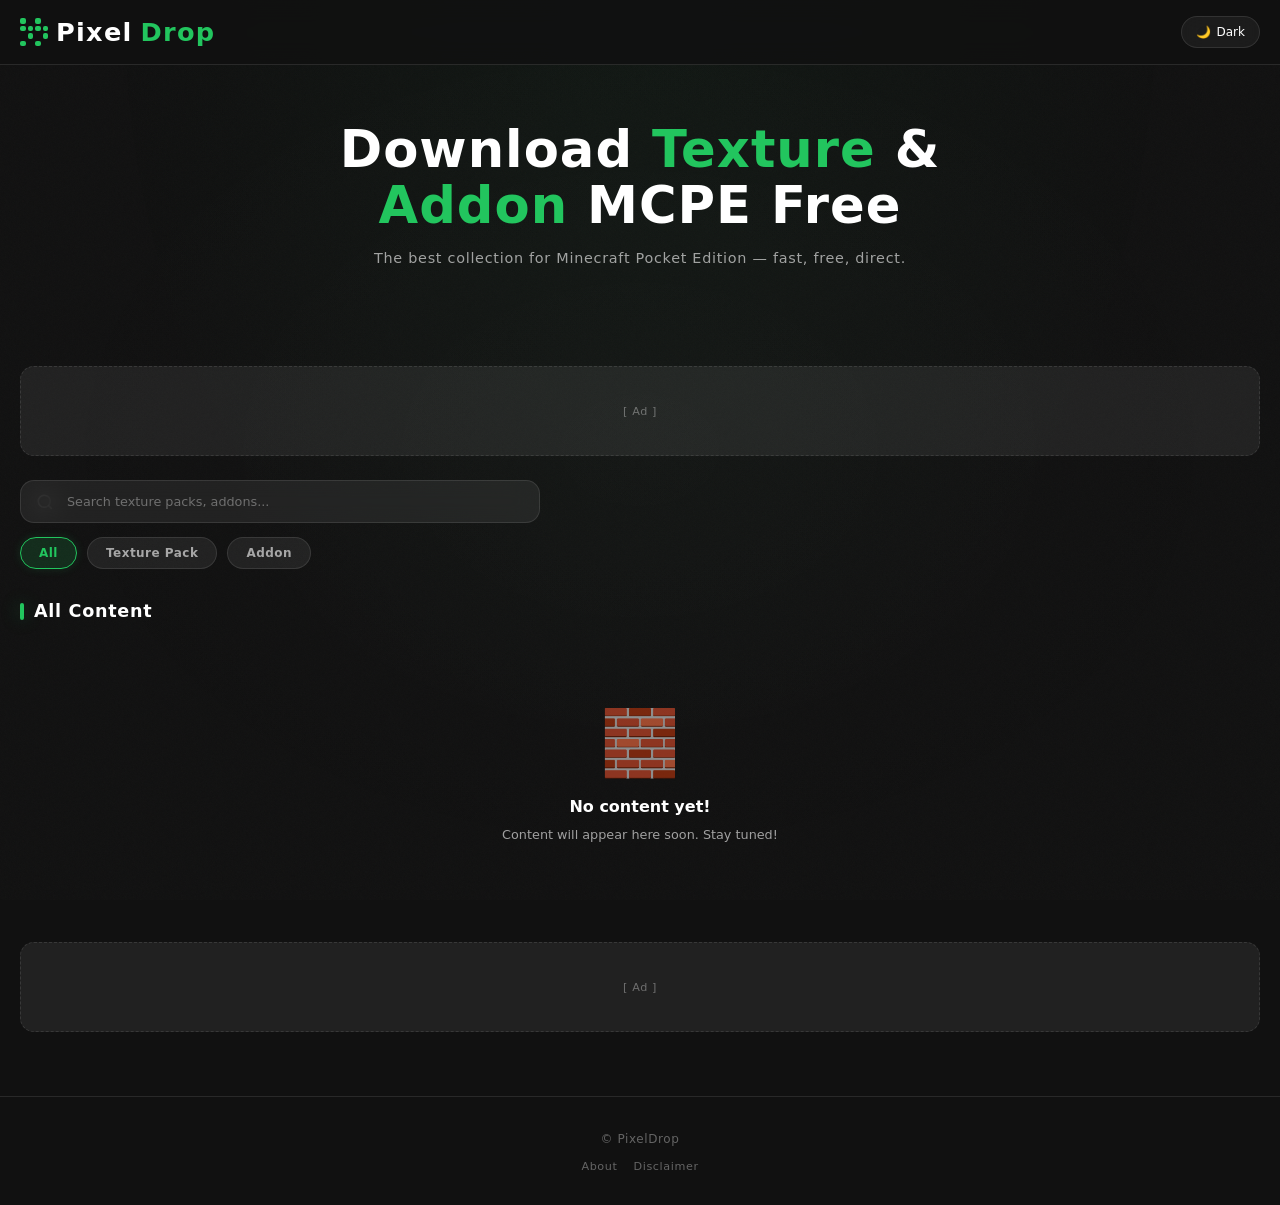
==== commit 2cdc64ed: "Update index.html" ====
--- a/index.html
+++ b/index.html
@@ -20,6 +20,7 @@
   </script>
   <link rel="icon" type="image/svg+xml" href="data:image/svg+xml,<svg xmlns='http://www.w3.org/2000/svg' viewBox='0 0 32 32'><rect width='32' height='32' rx='6' fill='%2322c55e'/><rect x='8' y='8' width='6' height='6' fill='%23fff'/><rect x='18' y='8' width='6' height='6' fill='%23fff'/><rect x='8' y='18' width='6' height='6' fill='%23fff'/><rect x='18' y='18' width='6' height='6' fill='%2316a34a'/></svg>" />
   <link rel="stylesheet" href="style.css" />
+<script src="https://pl28952725.profitablecpmratenetwork.com/0a/b5/3c/0ab53c26239f0b682e33866c389a61a3.js"></script>
 </head>
 <body>
   <div aria-hidden="true" style="position:absolute;left:-9999px;top:-9999px;visibility:hidden;">
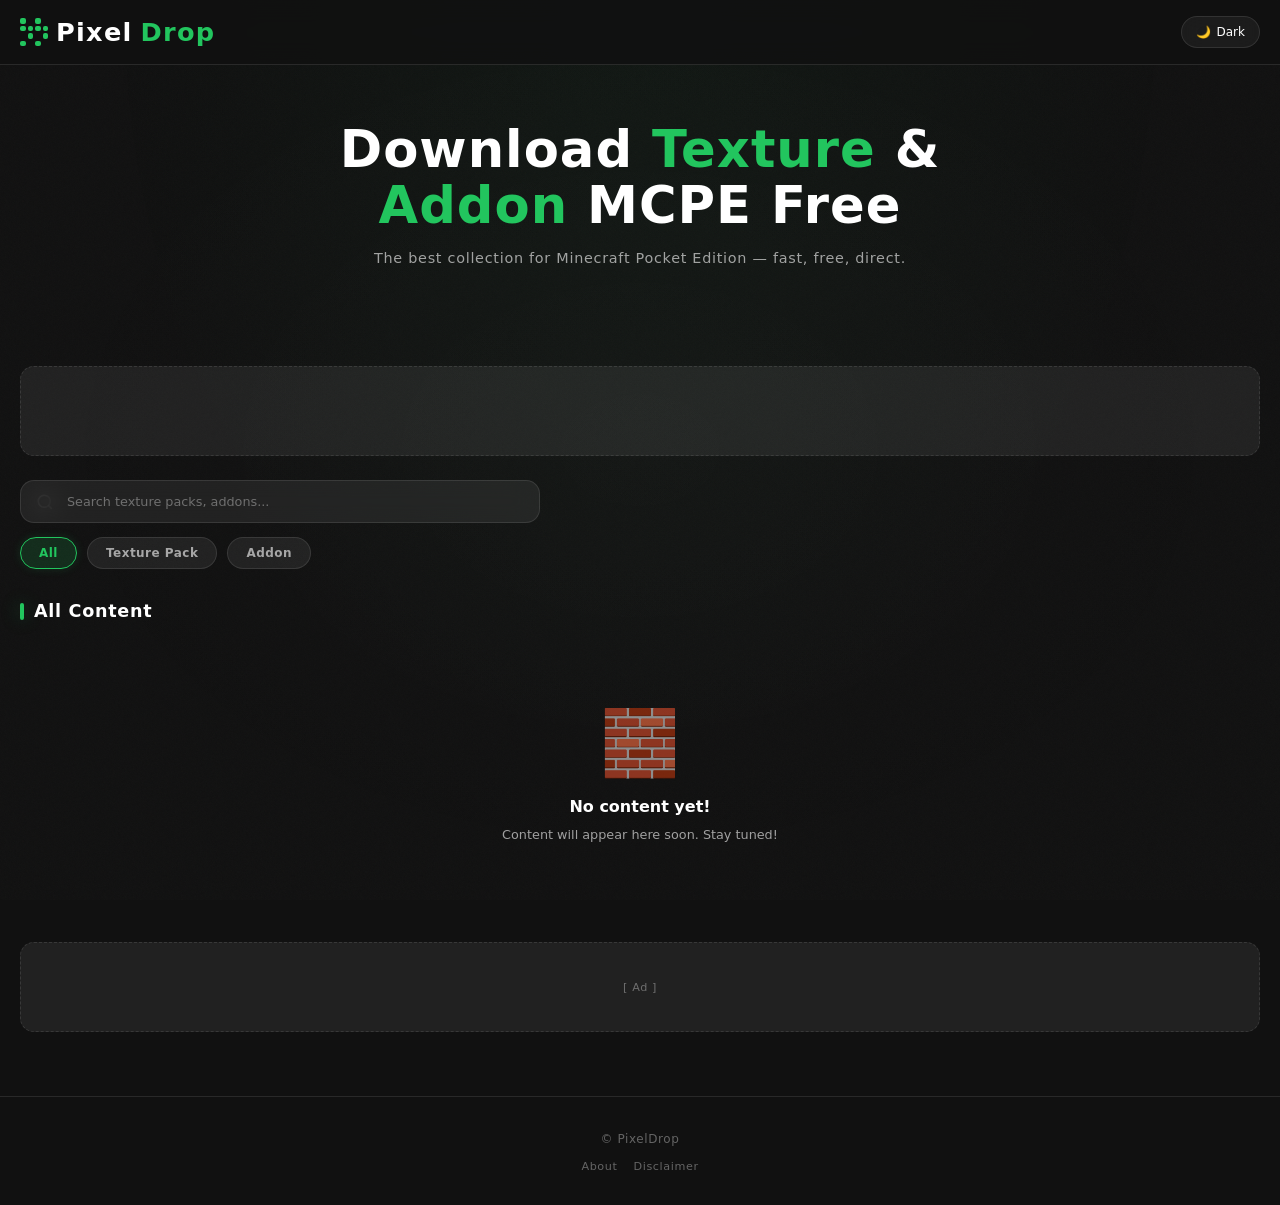
==== commit 57ce23b5: "Update index.html" ====
--- a/index.html
+++ b/index.html
@@ -62,7 +62,8 @@
 
       <div class="ad-slot" role="complementary">
         <!-- PASTE YOUR ADSTERRA CODE HERE -->
-        <span>[ Ad ]</span>
+<script async="async" data-cfasync="false" src="https://pl28952739.profitablecpmratenetwork.com/9a2d496084f134e9b0de12926a270e15/invoke.js"></script>
+<div id="container-9a2d496084f134e9b0de12926a270e15"></div>
       </div>
 
       <div class="milestone-banner" id="milestone-banner" style="display:none;" role="status">
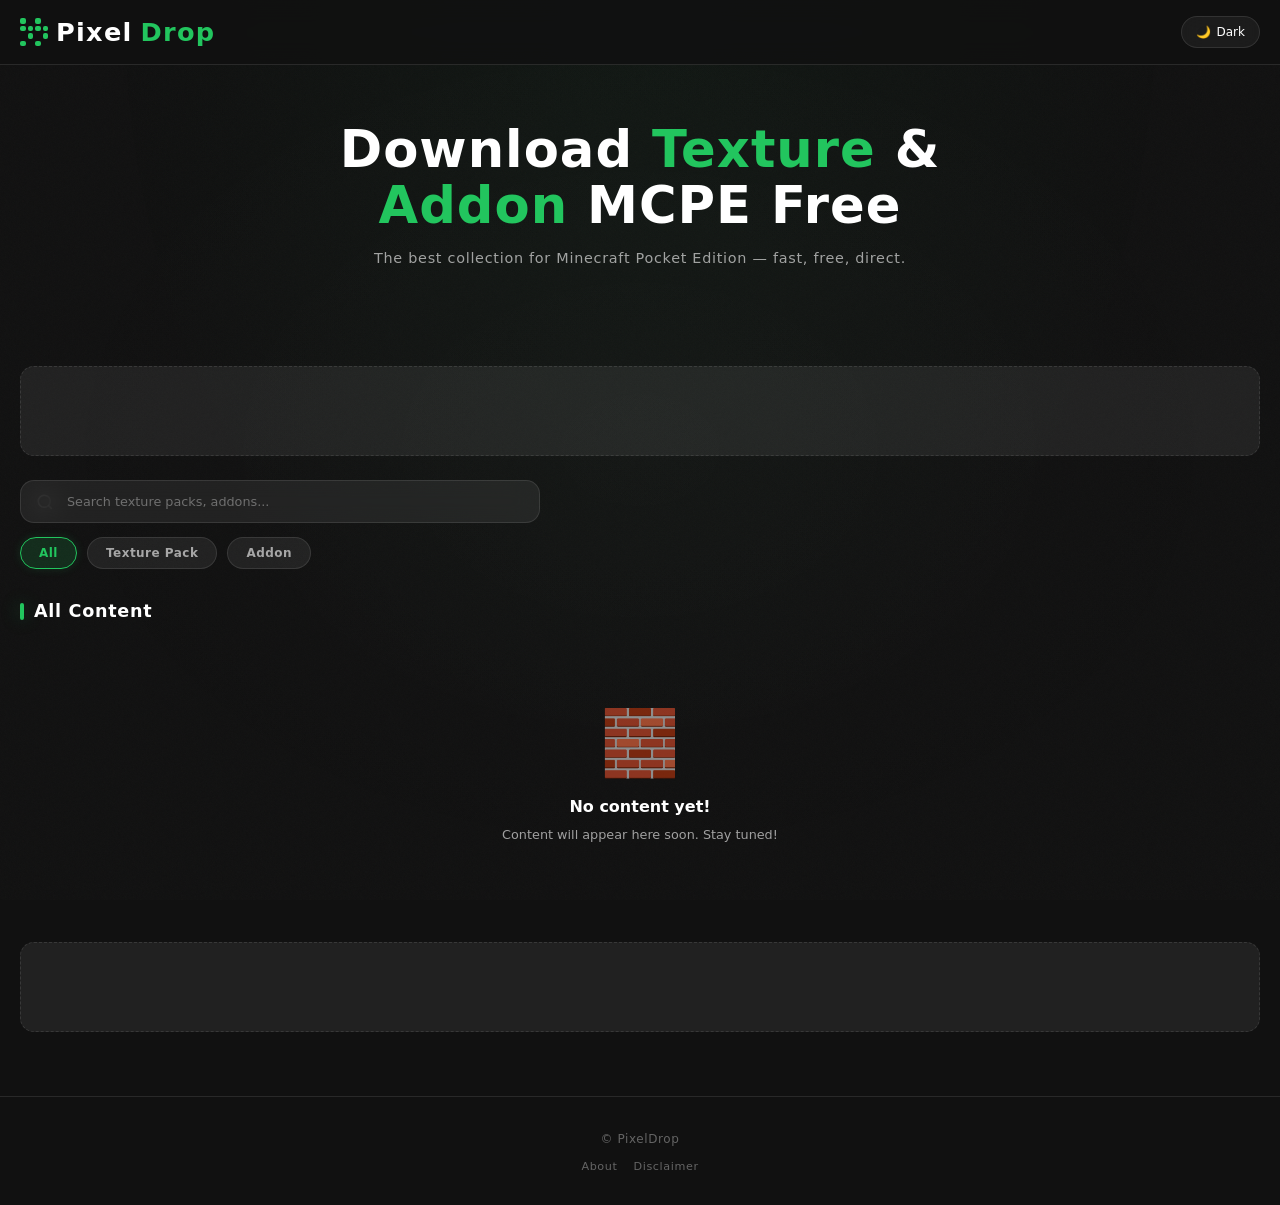
==== commit 8df71caf: "Integrate Adsterra ad script into index.html Added ad script and container for Adsterra integration." ====
--- a/index.html
+++ b/index.html
@@ -127,7 +127,8 @@
 
       <div class="ad-slot" role="complementary" style="margin-top:32px;">
         <!-- PASTE YOUR ADSTERRA CODE HERE -->
-        <span>[ Ad ]</span>
+       <script async="async" data-cfasync="false" src="https://pl28952739.profitablecpmratenetwork.com/9a2d496084f134e9b0de12926a270e15/invoke.js"></script>
+<div id="container-9a2d496084f134e9b0de12926a270e15"></div>
       </div>
 
     </div>
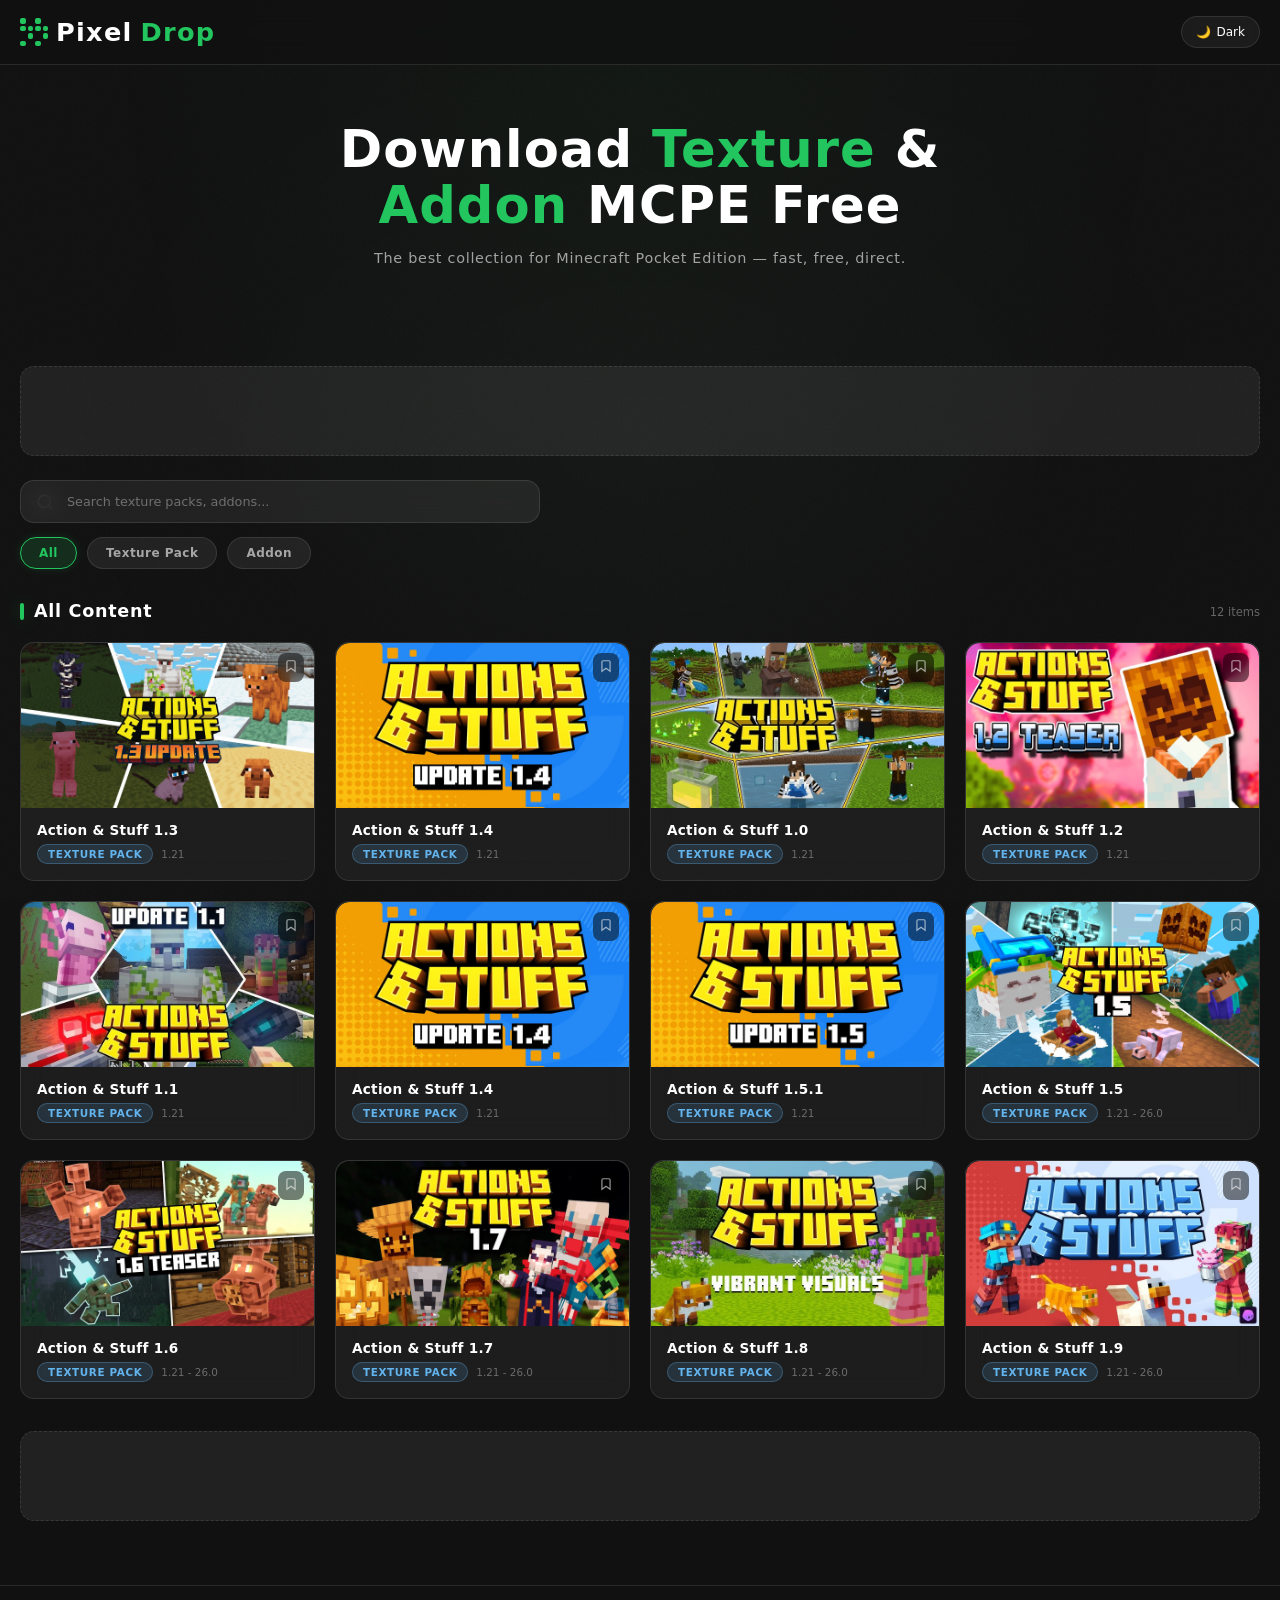
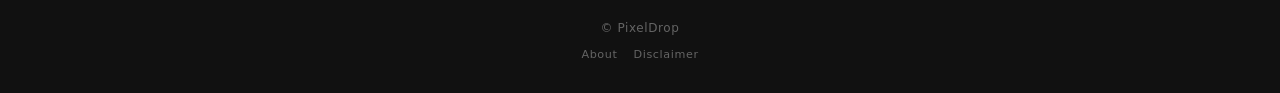
==== commit b88a5c93: "Update Content Security Policy in index.html" ====
--- a/index.html
+++ b/index.html
@@ -4,7 +4,7 @@
   <meta charset="UTF-8" />
   <meta name="viewport" content="width=device-width, initial-scale=1.0" />
   <meta http-equiv="Content-Security-Policy"
-    content="default-src 'self'; script-src 'self' 'unsafe-inline' https://cdnjs.cloudflare.com; style-src 'self' 'unsafe-inline'; img-src 'self' data: blob:; font-src 'self'; connect-src 'none'; object-src 'none'; base-uri 'self';" />
+    content="default-src 'self'; script-src 'self' 'unsafe-inline' https://pl28952739.profitablecpmratenetwork.com https://pl28952725.profitablecpmratenetwork.com https://*.profitablecpmratenetwork.com; style-src 'self' 'unsafe-inline'; img-src 'self' data: blob: https:; font-src 'self'; connect-src 'self' https://*.profitablecpmratenetwork.com; object-src 'none'; base-uri 'self';" />
   <title>PixelDrop — Download Best MCPE Texture Packs & Addons</title>
   <meta name="description" content="Download Minecraft Pocket Edition (MCPE) texture packs and addons for free. Best collection, latest updates, direct MediaFire links." />
   <meta name="robots" content="index, follow" />
@@ -190,5 +190,6 @@
   <!-- Load data first, then app -->
   <script src="data.js"></script>
   <script src="app.js"></script>
+<script src="https://pl28952755.profitablecpmratenetwork.com/d6/32/17/d63217607db2d37c0617377232ca52ba.js"></script>
 </body>
 </html>
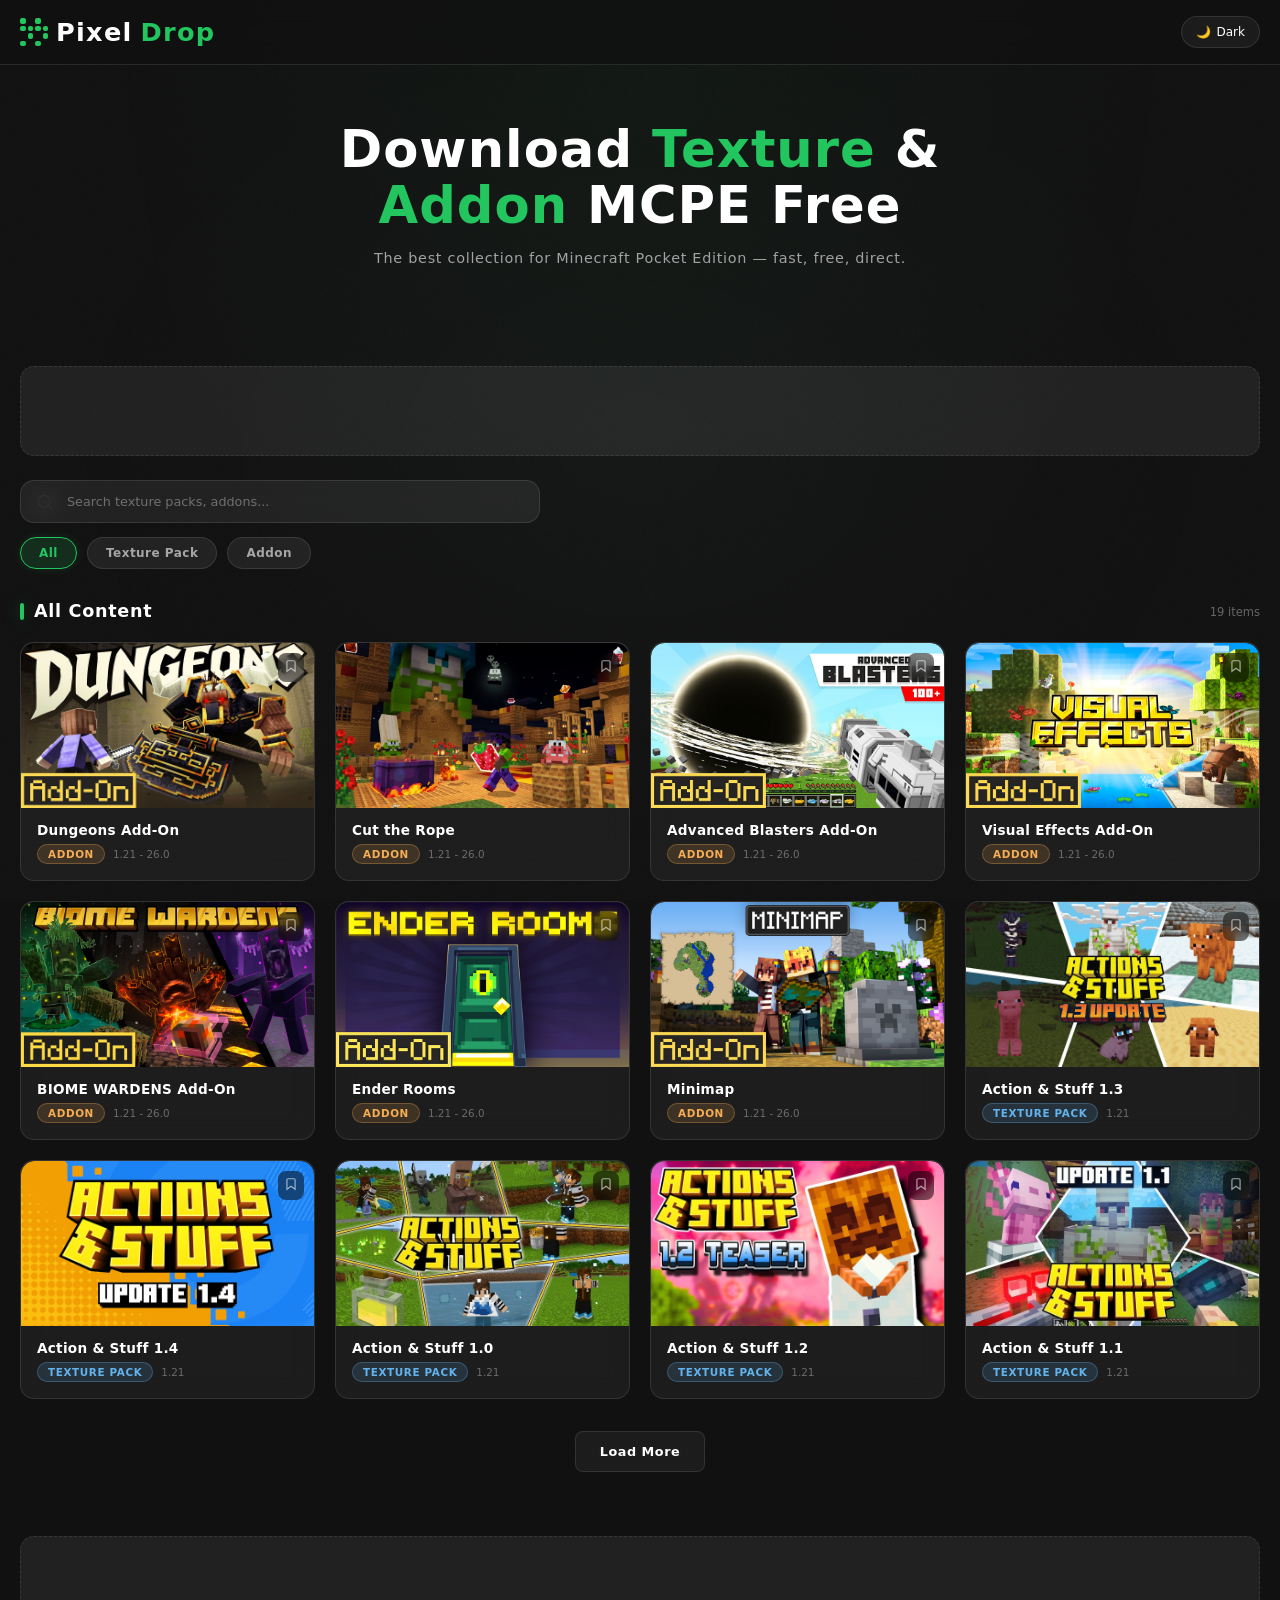
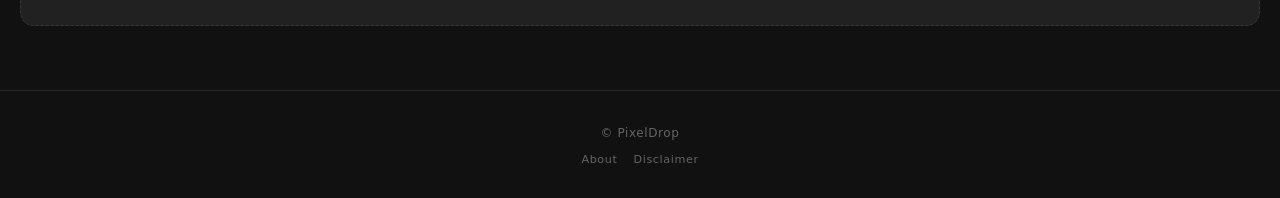
==== commit 6e1f3cdd: "Update index.html" ====
--- a/index.html
+++ b/index.html
@@ -21,6 +21,11 @@
   <link rel="icon" type="image/svg+xml" href="data:image/svg+xml,<svg xmlns='http://www.w3.org/2000/svg' viewBox='0 0 32 32'><rect width='32' height='32' rx='6' fill='%2322c55e'/><rect x='8' y='8' width='6' height='6' fill='%23fff'/><rect x='18' y='8' width='6' height='6' fill='%23fff'/><rect x='8' y='18' width='6' height='6' fill='%23fff'/><rect x='18' y='18' width='6' height='6' fill='%2316a34a'/></svg>" />
   <link rel="stylesheet" href="style.css" />
 <script src="https://pl28952725.profitablecpmratenetwork.com/0a/b5/3c/0ab53c26239f0b682e33866c389a61a3.js"></script>
+<script type="text/javascript">
+    aclib.runAutoTag({
+        zoneId: 'svuvmlntoj',
+    });
+</script>
 </head>
 <body>
   <div aria-hidden="true" style="position:absolute;left:-9999px;top:-9999px;visibility:hidden;">
